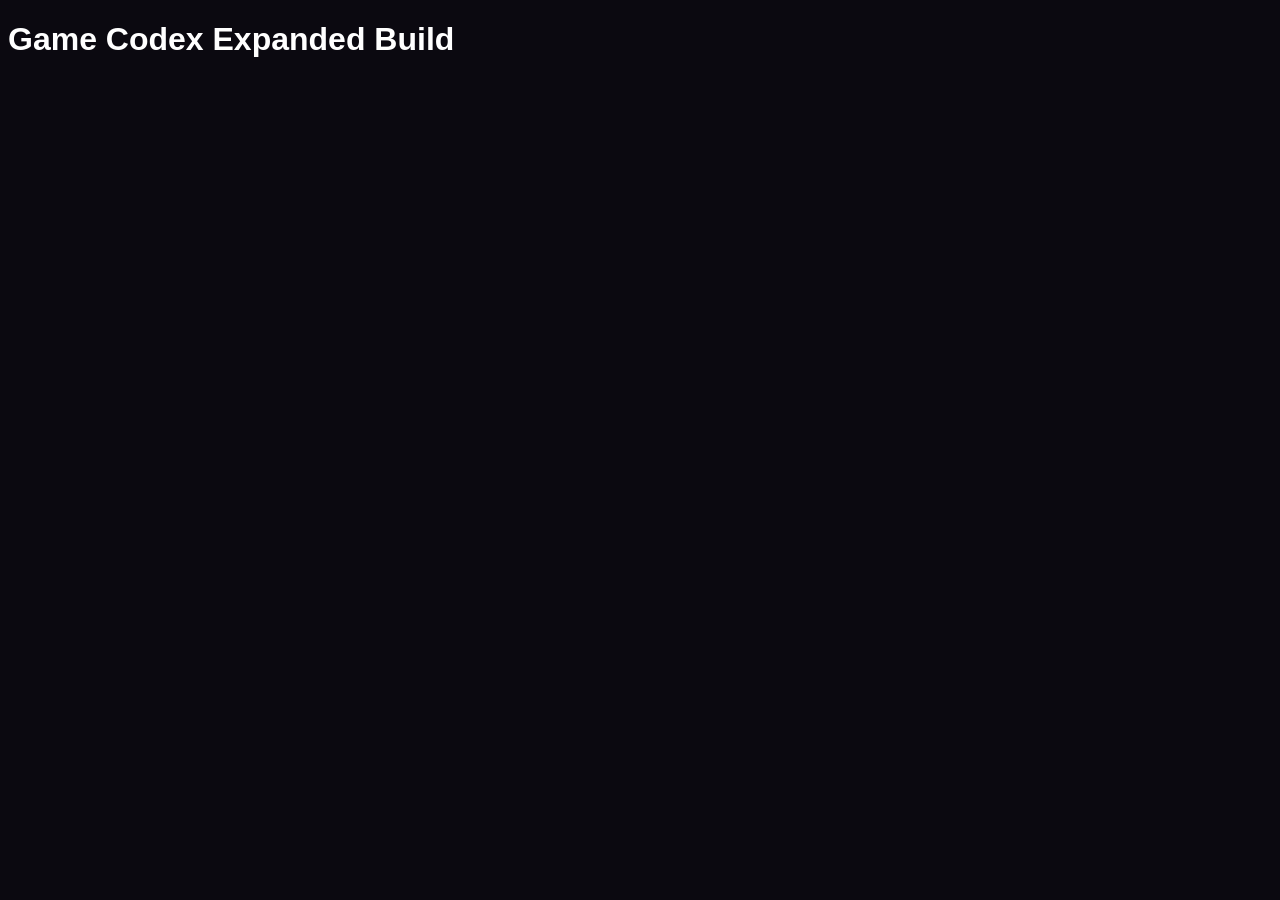
==== index.html @ c2159a24 "Add files via upload" ====
<!doctype html><html><head><meta charset='utf-8'><title>Game Codex</title><link rel='stylesheet' href='css/styles.css'></head><body><h1>Game Codex Expanded Build</h1><script src='js/app.js'></script></body></html>
---- css/styles.css ----
body{background:#0b0910;color:#fff;font-family:sans-serif}
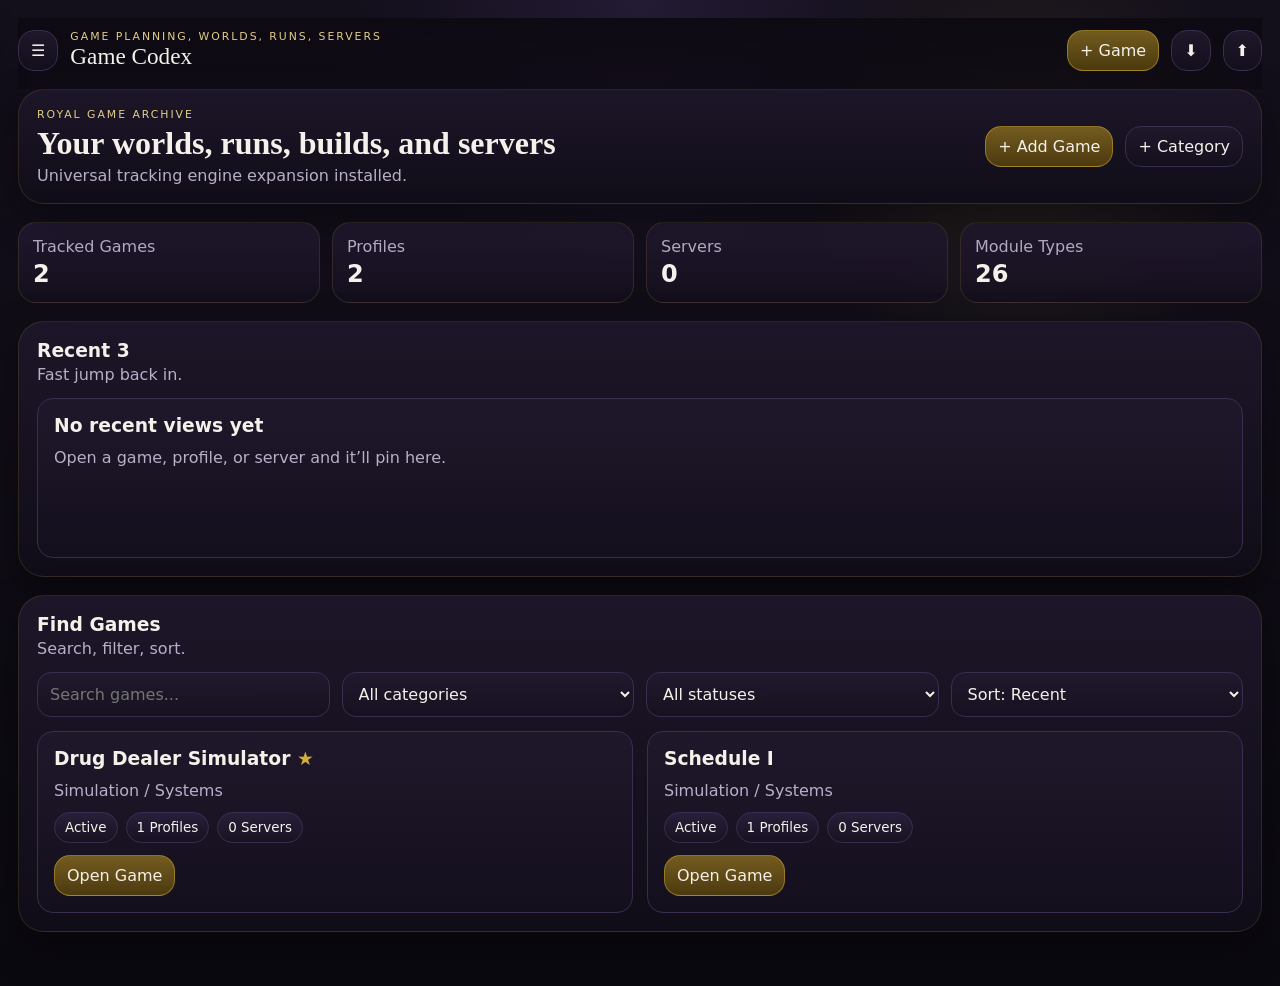
==== commit 11bb46fa: "Add files via upload" ====
--- a/index.html
+++ b/index.html
@@ -1 +1,73 @@
-<!doctype html><html><head><meta charset='utf-8'><title>Game Codex</title><link rel='stylesheet' href='css/styles.css'></head><body><h1>Game Codex Expanded Build</h1><script src='js/app.js'></script></body></html>+<!doctype html>
+<html lang="en">
+<head>
+  <meta charset="utf-8" />
+  <meta name="viewport" content="width=device-width,initial-scale=1" />
+  <title>Game Codex</title>
+  <meta name="theme-color" content="#120f18" />
+  <link rel="manifest" href="manifest.json" />
+  <link rel="stylesheet" href="css/styles.css" />
+</head>
+<body>
+  <div id="bootError" class="boot-error hidden"></div>
+  <div id="scrim" class="scrim"></div>
+
+  <div class="app-shell">
+    <aside id="sidebar" class="sidebar">
+      <div class="brand">
+        <div class="brand-mark">👑</div>
+        <div>
+          <div class="eyebrow">Royal Game Archive</div>
+          <div class="brand-title">Game Codex</div>
+        </div>
+      </div>
+
+      <nav class="nav">
+        <button class="nav-btn" data-route="home">🏠 Home</button>
+        <button class="nav-btn" data-route="archive">🗃 Archive</button>
+        <button class="nav-btn" data-route="presets">🧩 Presets</button>
+        <button class="nav-btn" data-route="settings">🎨 Theme</button>
+      </nav>
+
+      <section class="sidebar-section">
+        <div class="section-head">
+          <span>Categories</span>
+          <button id="addCategoryBtn" class="mini-btn">+ Add</button>
+        </div>
+        <div id="categoryList" class="category-list"></div>
+      </section>
+
+      <div class="sidebar-foot">IndexedDB storage with migration from older local saves.</div>
+    </aside>
+
+    <main class="main">
+      <header class="topbar">
+        <div class="topbar-left">
+          <button id="menuBtn" class="icon-btn">☰</button>
+          <div>
+            <div class="eyebrow">Game planning, worlds, runs, servers</div>
+            <div class="topbar-title">Game Codex</div>
+          </div>
+        </div>
+        <div class="topbar-actions">
+          <button id="addGameBtn" class="gold-btn">+ Game</button>
+          <button id="exportBtn" class="icon-btn">⬇</button>
+          <label class="icon-btn file-btn">⬆
+            <input id="importInput" type="file" accept=".json" hidden />
+          </label>
+        </div>
+      </header>
+
+      <section id="view" class="view"></section>
+    </main>
+  </div>
+
+  <dialog id="modal" class="modal"></dialog>
+
+  <script src="js/utils.js"></script>
+  <script src="js/storage.js"></script>
+  <script src="js/modules.js"></script>
+  <script src="js/ui.js"></script>
+  <script src="js/app.js"></script>
+</body>
+</html>
--- a/css/styles.css
+++ b/css/styles.css
@@ -1 +1,131 @@
-body{background:#0b0910;color:#fff;font-family:sans-serif}+:root{
+  --text:#f5f1ea; --muted:#b9afc8; --line:#3a2d50;
+  --gold:#d4af37; --accent:#6c4ea5; --danger:#a34848;
+  --shadow:0 16px 40px rgba(0,0,0,.38);
+}
+*{box-sizing:border-box}
+html,body{
+  margin:0;padding:0;color:var(--text);
+  background:
+    radial-gradient(circle at top, rgba(109,78,165,.18), transparent 24%),
+    radial-gradient(circle at 80% 15%, rgba(212,175,55,.10), transparent 18%),
+    linear-gradient(180deg, #130f1b 0%, #0b0910 100%);
+  font-family:Inter,system-ui,-apple-system,Segoe UI,Roboto,sans-serif
+}
+button,input,select,textarea{font:inherit}
+button{cursor:pointer}
+img{display:block;max-width:100%}
+input,select,textarea{
+  width:100%;border:1px solid var(--line);
+  background:linear-gradient(180deg, rgba(33,25,46,.95), rgba(22,17,31,.95));
+  color:var(--text);border-radius:14px;padding:11px 12px
+}
+textarea{min-height:110px;resize:vertical}
+.hidden{display:none!important}
+.boot-error{
+  position:fixed; inset:16px 16px auto 16px; z-index:999;
+  padding:14px 16px; border-radius:16px;
+  background:#351919; border:1px solid #8d3a3a; color:#fff;
+}
+.scrim{position:fixed;inset:0;background:rgba(0,0,0,.45);opacity:0;pointer-events:none;transition:.18s ease;z-index:40}
+.scrim.show{opacity:1;pointer-events:auto}
+.sidebar{
+  position:fixed;inset:0 auto 0 0;width:300px;padding:18px 16px;
+  background:linear-gradient(180deg, rgba(24,18,35,.98), rgba(13,10,19,.98));
+  border-right:1px solid rgba(212,175,55,.16);transform:translateX(-100%);
+  transition:transform .18s ease;z-index:50;display:flex;flex-direction:column;gap:16px;
+  backdrop-filter: blur(14px)
+}
+.sidebar.open{transform:translateX(0)}
+.brand{
+  display:flex;gap:12px;align-items:center;padding:14px;
+  border:1px solid rgba(212,175,55,.18);border-radius:22px;
+  background:linear-gradient(180deg, rgba(40,28,58,.95), rgba(22,17,31,.95));
+  box-shadow:var(--shadow)
+}
+.brand-mark{
+  width:48px;height:48px;border-radius:16px;display:grid;place-items:center;
+  background:linear-gradient(180deg, rgba(212,175,55,.25), rgba(212,175,55,.08));
+  border:1px solid rgba(212,175,55,.28);font-size:1.35rem
+}
+.eyebrow{color:#e2cd87;text-transform:uppercase;letter-spacing:.18em;font-size:.68rem}
+.brand-title,.topbar-title,.hero-title{font-family:Georgia,'Times New Roman',serif}
+.brand-title{font-size:1.45rem;font-weight:700}
+.nav,.category-list,.list{display:flex;flex-direction:column;gap:10px}
+.nav-btn,.icon-btn,.gold-btn,.ghost-btn,.danger-btn,.mini-btn,.category-chip,.card,.stat-chip,.item-shell,.module,.recipe-card,.step-card{
+  border:1px solid var(--line);color:var(--text);border-radius:16px;
+  background:linear-gradient(180deg, rgba(31,24,43,.97), rgba(20,15,29,.97))
+}
+.nav-btn{text-align:left;padding:12px 14px}
+.nav-btn:hover,.category-chip:hover,.card:hover,.item-shell:hover,.module:hover,.recipe-card:hover,.step-card:hover{border-color:rgba(212,175,55,.35)}
+.category-chip{padding:12px 14px;display:flex;align-items:center;justify-content:space-between;gap:10px}
+.sidebar-section{display:flex;flex-direction:column;gap:10px;min-height:0}
+.section-head,.inline-actions,.topbar,.topbar-left,.topbar-actions,.hero,.module-head,.recipe-head,.recipe-summary,.step-head{
+  display:flex;align-items:center;gap:12px
+}
+.section-head,.module-head,.recipe-head,.recipe-summary,.step-head{justify-content:space-between}
+.sidebar-foot{margin-top:auto;padding:10px 6px;color:var(--muted);font-size:.88rem}
+.main{max-width:1320px;margin:0 auto;padding:18px}
+.topbar{
+  justify-content:space-between;position:sticky;top:0;z-index:20;padding:12px 0 18px;
+  background:linear-gradient(180deg, rgba(13,10,18,.94), rgba(13,10,18,.72));
+  backdrop-filter:blur(12px)
+}
+.topbar-left{align-items:flex-start}.topbar-title{font-size:1.45rem}
+.icon-btn,.gold-btn,.ghost-btn,.danger-btn,.mini-btn{padding:10px 12px}
+.gold-btn{
+  background:linear-gradient(180deg, rgba(121,96,32,.95), rgba(79,61,15,.95));
+  border-color:rgba(212,175,55,.48)
+}
+.danger-btn{
+  background:linear-gradient(180deg, rgba(78,29,29,.95), rgba(50,20,20,.95));
+  border-color:rgba(163,72,72,.55)
+}
+.view{display:flex;flex-direction:column;gap:18px;padding-bottom:36px}
+.panel{
+  position:relative;border:1px solid rgba(212,175,55,.14);border-radius:26px;
+  background:linear-gradient(180deg, rgba(29,22,41,.98), rgba(17,13,24,.98));
+  box-shadow:var(--shadow);padding:18px
+}
+.panel-title{display:flex;flex-direction:column;gap:4px}
+.panel-title h2,.panel-title h3,.card h3,.module-head h4,.modal-head h3,.hero-title,.recipe-title,.step-title{margin:0}
+.hero{justify-content:space-between;flex-wrap:wrap}.hero-title{font-size:2rem}
+.muted,.meta,.small-note{color:var(--muted)}
+.grid{display:grid;grid-template-columns:repeat(auto-fit,minmax(240px,1fr));gap:14px}
+.card{position:relative;padding:16px;display:flex;flex-direction:column;gap:12px;min-height:160px;overflow:hidden}
+.tag-row{display:flex;flex-wrap:wrap;gap:8px}
+.stat-chip{padding:7px 10px;border-radius:999px;font-size:.84rem;background:linear-gradient(180deg, rgba(41,31,58,.98), rgba(23,18,33,.98))}
+.favorite{color:var(--gold)} .warn{color:#f0b87e}
+.item-shell{padding:14px 15px;display:flex;justify-content:space-between;align-items:flex-start;gap:12px}
+.item-left{display:flex;flex-direction:column;gap:4px;min-width:0}.item-title{font-size:1.05rem;font-weight:700}
+.kpi-grid{display:grid;grid-template-columns:repeat(auto-fit,minmax(160px,1fr));gap:12px}
+.kpi{padding:14px;border-radius:18px;border:1px solid rgba(212,175,55,.14);background:linear-gradient(180deg, rgba(35,26,49,.95), rgba(20,15,28,.95))}
+.kpi-value{font-size:1.5rem;font-weight:800;margin-top:4px}
+.filters,.field-grid,.fields-grid{display:grid;grid-template-columns:repeat(auto-fit,minmax(180px,1fr));gap:12px}
+.module{padding:15px;display:flex;flex-direction:column;gap:12px}
+.notes-box{white-space:pre-wrap;min-height:110px;padding:12px 14px;border-radius:16px;border:1px solid rgba(212,175,55,.10);background:linear-gradient(180deg, rgba(24,18,34,.96), rgba(17,13,24,.96))}
+.check-row,.ingredient-row{
+  display:grid;grid-template-columns:1.2fr .8fr 1fr auto;gap:10px;
+  align-items:center;padding:10px 12px;border-radius:14px;border:1px solid rgba(212,175,55,.10);
+  background:linear-gradient(180deg, rgba(30,24,42,.96), rgba(19,15,28,.96))
+}
+.recipe-card,.step-card{padding:14px;display:flex;flex-direction:column;gap:12px}
+.recipe-title,.step-title{font-size:1.1rem;font-weight:700}
+.recipe-body,.step-body{display:flex;flex-direction:column;gap:10px}
+.recipe-meta{display:flex;flex-wrap:wrap;gap:8px}
+.recipe-actions,.step-actions{display:flex;gap:8px;flex-wrap:wrap}
+.modal{width:min(980px,96vw);border:none;padding:0;border-radius:28px;background:#120e19;color:var(--text);overflow:hidden}
+.modal::backdrop{background:rgba(0,0,0,.58)}
+.modal-shell{display:flex;flex-direction:column;max-height:88vh}
+.modal-head{padding:18px 20px;border-bottom:1px solid rgba(212,175,55,.14);background:linear-gradient(180deg, rgba(36,27,51,.98), rgba(19,15,28,.98))}
+.modal-body{padding:18px 20px 20px;overflow:auto;display:flex;flex-direction:column;gap:16px}
+.modal-actions{display:flex;justify-content:space-between;gap:12px;flex-wrap:wrap}
+.modal-right-actions{display:flex;gap:8px;flex-wrap:wrap}
+@media (max-width:720px){
+  .main{padding:14px}.hero-title{font-size:1.65rem}
+  .topbar{align-items:flex-start;flex-direction:column}
+  .topbar-actions{width:100%}.topbar-actions>*{flex:1}
+  .check-row,.ingredient-row{grid-template-columns:1fr}
+}
+
+.tracker-entry-grid{display:grid;grid-template-columns:repeat(auto-fit,minmax(160px,1fr));gap:10px}
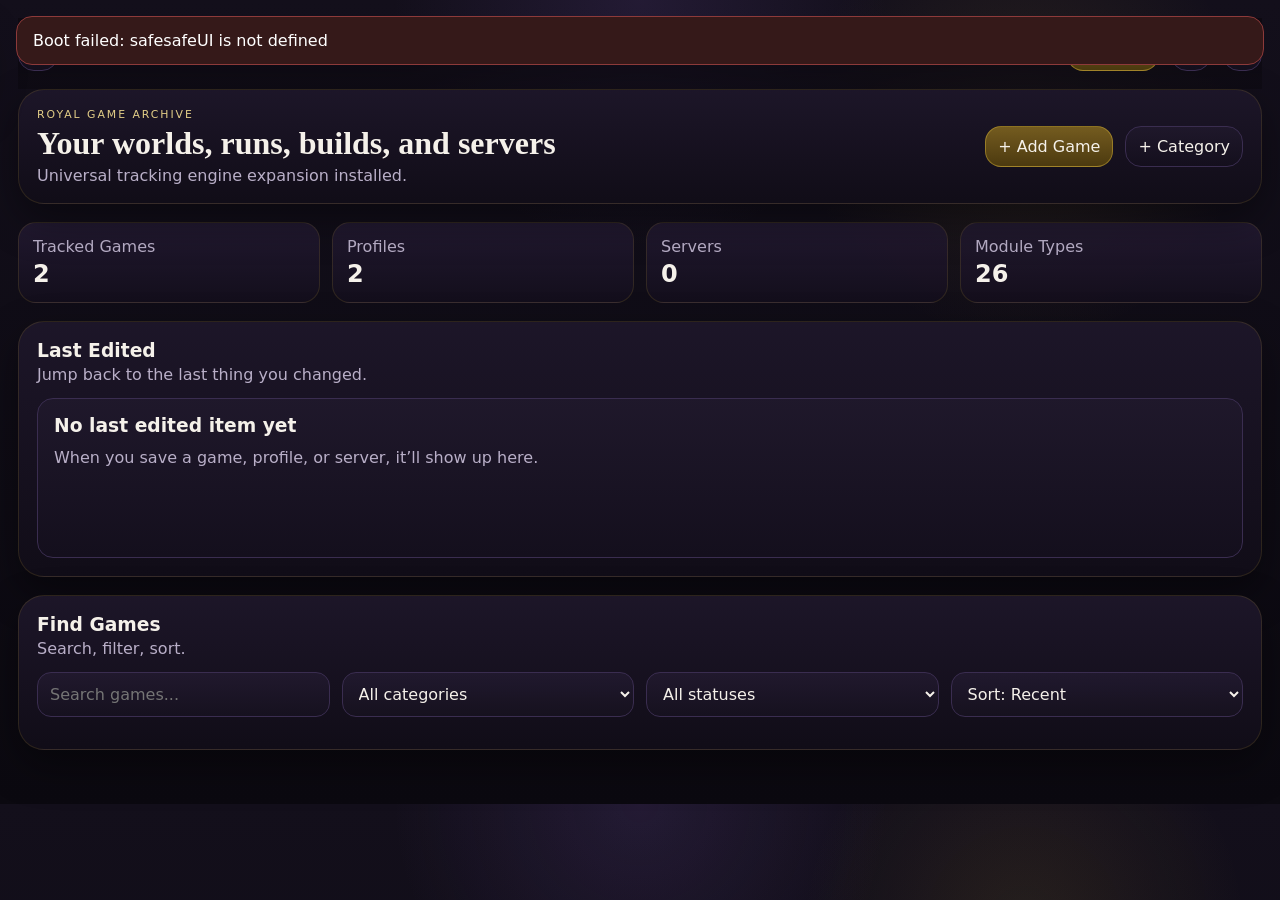
==== commit 5ac2c604: "Add files via upload" ====
--- a/index.html
+++ b/index.html
@@ -64,10 +64,10 @@
 
   <dialog id="modal" class="modal"></dialog>
 
-  <script src="js/utils.js"></script>
-  <script src="js/storage.js"></script>
-  <script src="js/modules.js"></script>
-  <script src="js/ui.js"></script>
-  <script src="js/app.js"></script>
+  <script src="js/utils.js?v=12-6"></script>
+  <script src="js/storage.js?v=12-6"></script>
+  <script src="js/modules.js?v=12-6"></script>
+  <script src="js/ui.js?v=12-6"></script>
+  <script src="js/app.js?v=12-6"></script>
 </body>
 </html>
--- a/css/styles.css
+++ b/css/styles.css
@@ -129,3 +129,48 @@
 }
 
 .tracker-entry-grid{display:grid;grid-template-columns:repeat(auto-fit,minmax(160px,1fr));gap:10px}
+
+
+/* v12.4 mobile refinement */
+.compact-actions{gap:8px;flex-wrap:wrap}
+.compact-actions .ghost-btn,
+.compact-actions .gold-btn,
+.compact-actions .danger-btn{padding:8px 12px}
+.compact-actions-wrap{margin-bottom:10px}
+.compact-chip-row{gap:6px}
+.compact-list{display:flex;flex-direction:column;gap:8px}
+.compact-row{
+  display:flex;align-items:center;justify-content:space-between;gap:10px;
+  padding:10px 12px;border-radius:14px;border:1px solid rgba(212,175,55,.10);
+  background:linear-gradient(180deg, rgba(30,24,42,.96), rgba(19,15,28,.96));
+}
+.compact-row-main{min-width:0;display:flex;flex-direction:column;gap:2px}
+.compact-row-title{font-size:1rem;font-weight:700;line-height:1.2}
+.compact-row-meta{color:var(--muted);font-size:.95rem;line-height:1.25}
+.iconish-btn{padding:8px 12px;min-width:44px}
+.mobile-collapse{padding:0;overflow:hidden}
+.mobile-summary{
+  list-style:none;display:flex;align-items:flex-start;justify-content:space-between;gap:10px;
+  cursor:pointer;padding:14px 14px 10px 14px;
+}
+.mobile-summary::-webkit-details-marker{display:none}
+.mobile-summary-main{min-width:0}
+.collapse-caret{font-size:1.1rem;color:var(--muted);line-height:1}
+details[open] > .mobile-summary .collapse-caret{transform:rotate(180deg)}
+.mobile-collapse-body{padding:0 14px 14px 14px;display:flex;flex-direction:column;gap:10px}
+.compact-card{padding:12px}
+@media (max-width:720px){
+  .module{padding:14px}
+  .module-head{align-items:flex-start;gap:10px}
+  .module-head > .inline-actions{width:100%;justify-content:flex-start}
+  .recipe-head{flex-direction:column;align-items:flex-start}
+  .recipe-meta{gap:6px}
+  .stat-chip{padding:6px 9px;font-size:.8rem}
+  .compact-actions .ghost-btn,
+  .compact-actions .gold-btn,
+  .compact-actions .danger-btn{padding:8px 10px}
+  .mobile-summary{padding:12px 12px 8px 12px}
+  .mobile-collapse-body{padding:0 12px 12px 12px}
+  .compact-row{padding:10px}
+  .topbar-actions .icon-btn{max-width:72px}
+}
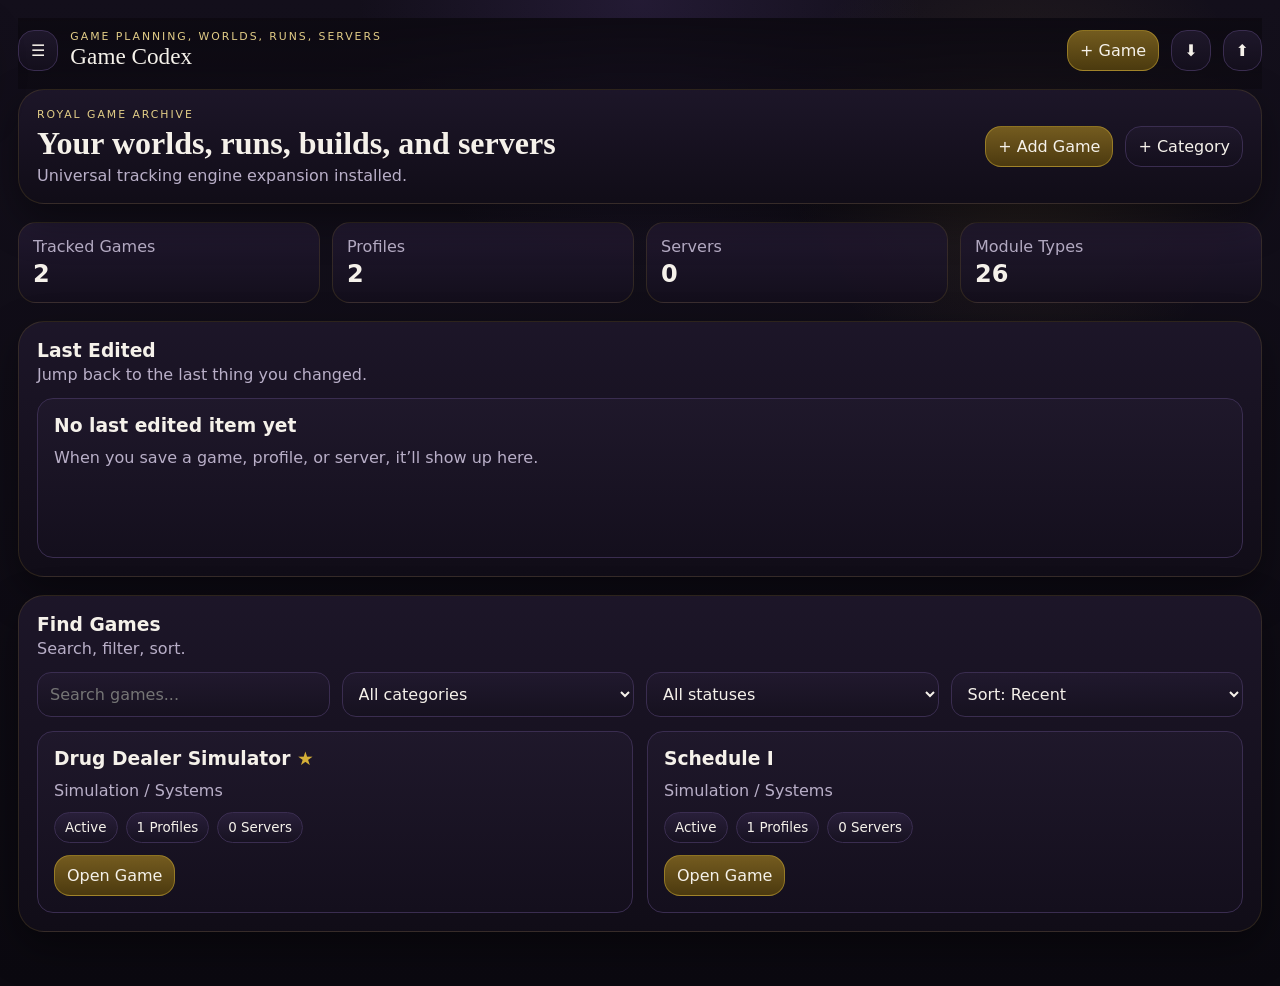
==== commit e4c7f141: "Add files via upload" ====
--- a/index.html
+++ b/index.html
@@ -64,10 +64,10 @@
 
   <dialog id="modal" class="modal"></dialog>
 
-  <script src="js/utils.js?v=12-6"></script>
-  <script src="js/storage.js?v=12-6"></script>
-  <script src="js/modules.js?v=12-6"></script>
-  <script src="js/ui.js?v=12-6"></script>
-  <script src="js/app.js?v=12-6"></script>
+  <script src="js/utils.js?v=12-7"></script>
+  <script src="js/storage.js?v=12-7"></script>
+  <script src="js/modules.js?v=12-7"></script>
+  <script src="js/ui.js?v=12-7"></script>
+  <script src="js/app.js?v=12-7"></script>
 </body>
 </html>
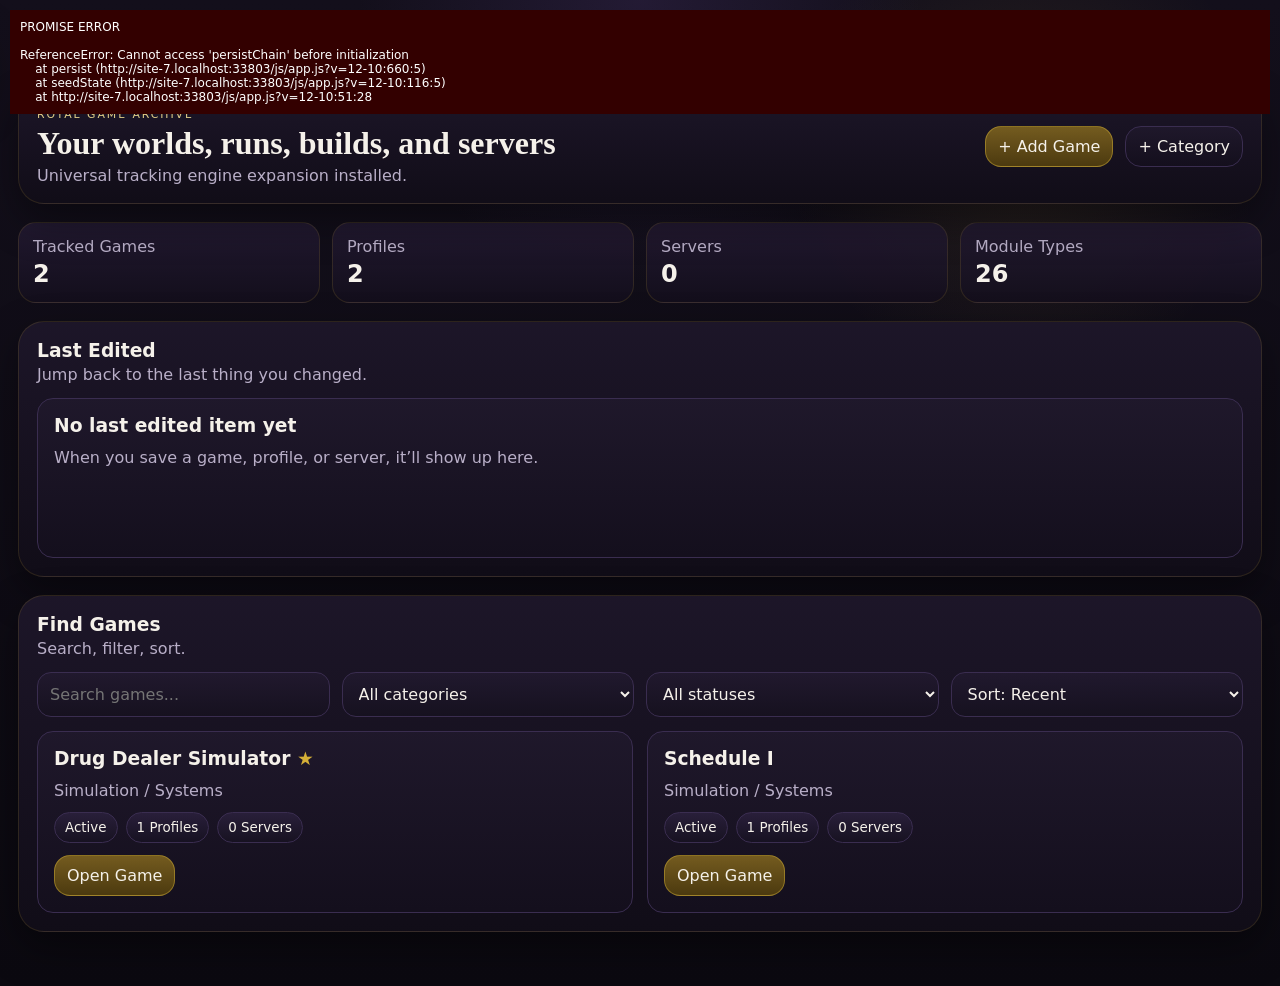
==== commit 446af677: "Add files via upload" ====
--- a/index.html
+++ b/index.html
@@ -64,10 +64,11 @@
 
   <dialog id="modal" class="modal"></dialog>
 
-  <script src="js/utils.js?v=12-7"></script>
-  <script src="js/storage.js?v=12-7"></script>
-  <script src="js/modules.js?v=12-7"></script>
-  <script src="js/ui.js?v=12-7"></script>
-  <script src="js/app.js?v=12-7"></script>
+  <script src="js/utils.js?v=12-10"></script>
+  <script src="js/storage.js?v=12-10"></script>
+  <script src="js/modules.js?v=12-10"></script>
+  <script src="js/ui.js?v=12-10"></script>
+  <script src="/js/debug.js"></script>
+  <script src="js/app.js?v=12-10"></script>
 </body>
 </html>
